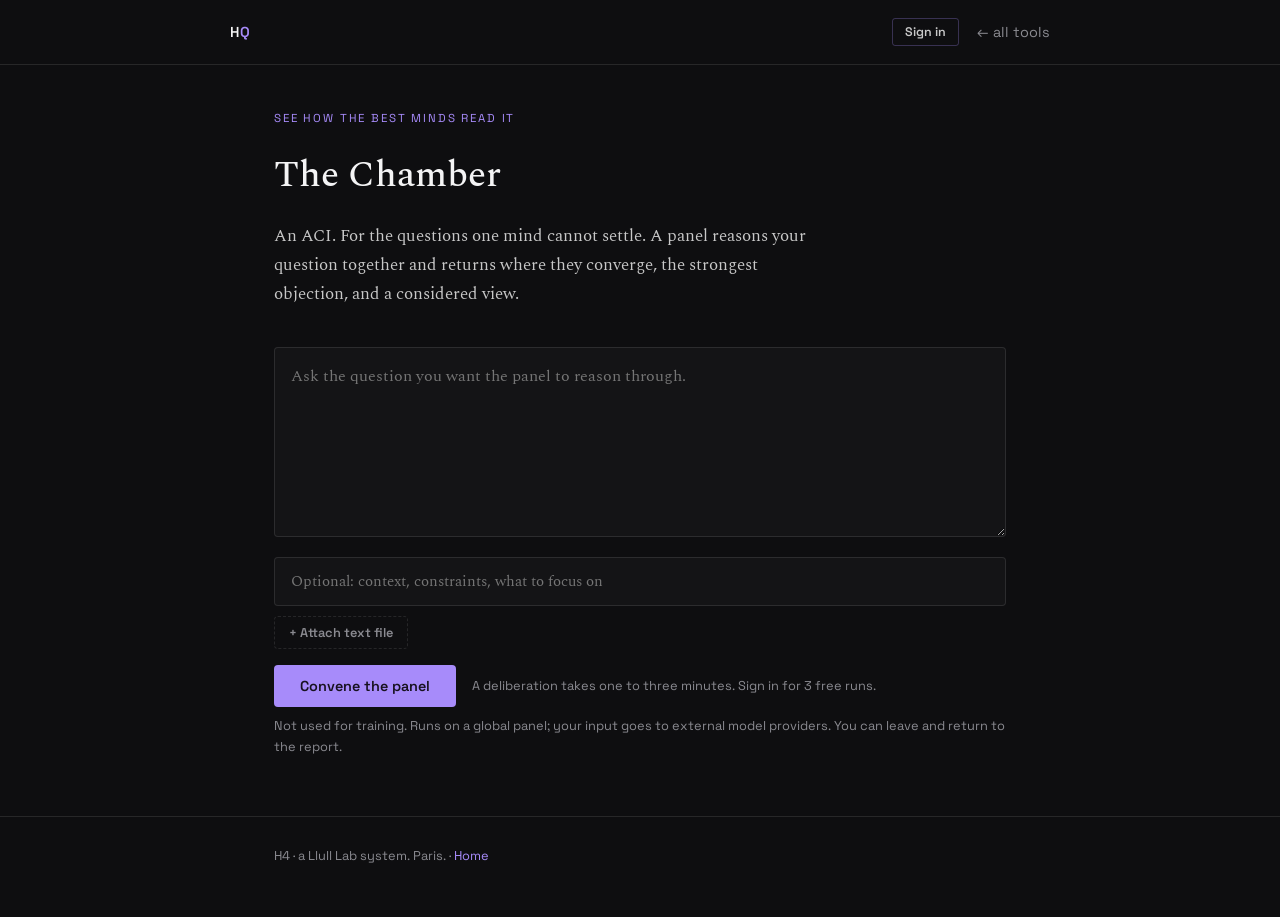
==== chamber/index.html @ 3bc8a2ec "Add text-file attach to tools; honest pricing bullets - Tool pages: attach .txt/.md/code/.csv/.json " ====
<!DOCTYPE html>
<html lang="en">
<head>
<meta charset="utf-8">
<meta name="viewport" content="width=device-width, initial-scale=1">
<title>HQ tool</title>
<meta name="description" content="A deliberation tool on HQ.">
<link rel="preconnect" href="https://fonts.googleapis.com">
<link rel="preconnect" href="https://fonts.gstatic.com" crossorigin>
<link href="https://fonts.googleapis.com/css2?family=Spectral:ital,wght@0,400;0,500;0,600;1,400&family=Space+Grotesk:wght@400;500;600;700&display=swap" rel="stylesheet">
<style>
  :root{--bg:#0e0e10;--panel:#141416;--fg:#f4f4f5;--body:#c8c8c8;--muted:#8a8a90;--dim:#4a4a50;--hi:#a78bfa;--hi-soft:rgba(167,139,250,.10);--hi-dim:rgba(167,139,250,.28);--border:rgba(255,255,255,.10);--paper:#f6f5f2;--paper-ink:#1a1a1a;--paper-muted:#5a5a5a;--serif:'Spectral',Georgia,serif;--sans:'Space Grotesk',system-ui,sans-serif}
  *{box-sizing:border-box}
  body{margin:0;background:var(--bg);color:var(--body);font-family:var(--serif);font-size:17px;line-height:1.7}
  .wrap{max-width:820px;margin:0 auto;padding:0 clamp(20px,5vw,44px)}
  a{color:var(--hi);text-decoration:none}a:hover{text-decoration:underline}
  h1,h2,h3{font-weight:500;color:var(--fg);line-height:1.2}
  .label{font-family:var(--sans);font-size:.68rem;letter-spacing:.22em;text-transform:uppercase;color:var(--muted)}
  header{border-bottom:1px solid var(--border)}
  .bar{display:flex;justify-content:space-between;align-items:center;padding:18px 0;font-family:var(--sans);font-size:.9rem}
  .brand{font-weight:600;letter-spacing:.06em;color:var(--fg)}.brand span{color:var(--hi)}
  .back{color:var(--muted)}
  .hero{padding:44px 0 10px}
  .hero .situ{font-family:var(--sans);font-size:.72rem;letter-spacing:.16em;text-transform:uppercase;color:var(--hi);margin-bottom:12px;min-height:1em}
  .hero h1{font-size:clamp(1.7rem,4vw,2.3rem);min-height:1.1em}
  .eu{display:none;font-family:var(--sans);font-size:.6rem;letter-spacing:.14em;text-transform:uppercase;color:var(--hi);border:1px solid var(--hi-dim);border-radius:2px;padding:2px 7px;margin-left:10px;vertical-align:middle}
  .hero p{color:var(--body);max-width:60ch;margin:14px 0 0}
  section{padding:28px 0}
  textarea{width:100%;min-height:190px;background:var(--panel);color:var(--fg);border:1px solid var(--border);border-radius:4px;padding:16px;font-family:var(--serif);font-size:1rem;line-height:1.6;resize:vertical}
  textarea:focus{outline:none;border-color:var(--hi-dim)}
  input.ctx{width:100%;background:var(--panel);color:var(--fg);border:1px solid var(--border);border-radius:4px;padding:12px 16px;font-family:var(--serif);font-size:.95rem;margin-top:10px}
  input.ctx:focus{outline:none;border-color:var(--hi-dim)}
  .row{display:flex;align-items:center;gap:16px;margin-top:16px;flex-wrap:wrap}
  button{font-family:var(--sans);font-weight:600;font-size:.9rem;background:var(--hi);color:#17111f;border:none;border-radius:4px;padding:12px 26px;cursor:pointer}
  button:disabled{opacity:.5;cursor:default}
  .hint{font-family:var(--sans);font-size:.8rem;color:var(--muted)}
  .trustline{font-family:var(--sans);font-size:.8rem;color:var(--muted);margin-top:8px}
  .stepper{display:none;margin-top:8px}.stepper.on{display:block}
  .steps{list-style:none;padding:0;margin:0}
  .steps li{font-family:var(--sans);font-size:.9rem;color:var(--dim);padding:9px 0 9px 26px;position:relative;transition:color .3s}
  .steps li::before{content:"\25CB";position:absolute;left:0;color:var(--dim)}
  .steps li.active{color:var(--fg)}.steps li.active::before{content:"\25D0";color:var(--hi)}
  .steps li.done{color:var(--muted)}.steps li.done::before{content:"\25CF";color:var(--hi)}
  .waitnote{font-family:var(--sans);font-size:.82rem;color:var(--muted);margin-top:14px}
  .result{display:none;margin-top:8px}.result.on{display:block}
  .doc{background:var(--paper);color:var(--paper-ink);border-radius:3px;padding:clamp(24px,4vw,42px);box-shadow:0 30px 80px -40px rgba(0,0,0,.9);font-family:var(--serif)}
  .doc .rlabel{font-family:var(--sans);font-size:.62rem;letter-spacing:.2em;text-transform:uppercase;color:var(--paper-muted);margin-bottom:6px}
  .doc h1{color:var(--paper-ink);font-size:1.5rem;margin:.2em 0 .5em}
  .doc h2{color:var(--paper-ink);font-size:1.2rem;margin:1.1em 0 .4em;border-top:1px solid #e2e0da;padding-top:.8em}
  .doc h3{color:var(--paper-ink);font-size:1.02rem;margin:1em 0 .3em}
  .doc p{color:#2c2b28;margin:.5em 0}.doc strong{color:var(--paper-ink)}
  .doc ul{margin:.4em 0;padding-left:1.3em}.doc li{margin:.25em 0;color:#2c2b28}
  .doc hr{border:none;border-top:1px solid #e2e0da;margin:1.2em 0}
  .again{margin-top:20px}
  .attach{margin-top:10px;display:flex;align-items:center;gap:12px;flex-wrap:wrap}
  #attachbtn{background:none;border:1px dashed var(--border);color:var(--muted);font-family:var(--sans);font-size:.8rem;padding:7px 14px;border-radius:4px;cursor:pointer}
  #attachbtn:hover{border-color:var(--hi-dim);color:var(--body)}
  .attnote{font-family:var(--sans);font-size:.78rem;color:var(--muted)}
  .err{display:none;margin-top:16px;font-family:var(--sans);font-size:.9rem;color:#e08b8b}
  footer{border-top:1px solid var(--border);padding:28px 0 50px;margin-top:30px;color:var(--muted);font-family:var(--sans);font-size:.8rem}
  @media(prefers-reduced-motion:reduce){*{transition:none!important}}
</style>
</head>
<body>
<header><div class="wrap bar"><div class="brand">H<span>Q</span></div><div style="display:flex;align-items:center;gap:18px"><span id="hq-acct"></span><a class="back" href="/">&larr; all tools</a></div></div></header>
<main class="wrap">
  <div class="hero">
    <div class="situ" id="situ"></div>
    <h1><span id="titletext"></span><span class="eu" id="eubadge">EU-resident</span></h1>
    <p id="desc"></p>
  </div>
  <section id="input-sec">
    <textarea id="artifact"></textarea>
    <input class="ctx" id="context" placeholder="Optional: context, constraints, what to focus on">
    <div class="attach">
      <button type="button" id="attachbtn">+ Attach text file</button>
      <span class="attnote" id="attached"></span>
      <input type="file" id="file" accept=".txt,.md,.markdown,.csv,.tsv,.json,.log,.text,.py,.js,.ts,.tsx,.jsx,.html,.css,.yaml,.yml,.xml,.sql,text/*" multiple hidden>
    </div>
    <div class="row"><button id="go">Deliberate</button><span class="hint" id="costhint">A deliberation takes one to three minutes.</span></div>
    <div class="trustline">Not used for training. <span id="residencyline">Runs on a global panel; your input goes to external model providers.</span> You can leave and return to the report.</div>
  </section>
  <section class="stepper" id="stepper">
    <ol class="steps" id="steps">
      <li data-s="0">Received</li><li data-s="1">Independent positions</li><li data-s="2">Cross-examination</li><li data-s="3">Writing the report</li>
    </ol>
    <div class="waitnote">You can safely leave this page and come back. The report is being prepared.</div>
  </section>
  <section class="result" id="result">
    <div class="doc" id="doc"></div>
    <div class="again"><button id="restart">Run another</button></div>
  </section>
  <div class="err" id="err"></div>
</main>
<footer><div class="wrap">H4 &middot; a Llull Lab system. Paris. &middot; <a href="/">Home</a></div></footer>
<script src="/auth.js"></script>
<script>
const API = "https://api.h-q.io";
const PANELS = {
  rje:     { situ:"Weigh a hard ethical call", title:"RJE", eu:true, desc:"Ethical deliberation grounded in European values. Independent perspectives reason your case, and you get an auditable decision with the vote and the dissent on record.", ph:"Describe the ethical question: the situation, the stakeholders, the constraints, and what decision is needed.", cta:"Deliberate" },
  tetrad:  { situ:"Decide if it is ready to ship", title:"Tetrad", eu:false, desc:"A four-expert ship gate. Independent reviewers try to break your code, design, or product decision and return a severity-ranked verdict with fixes.", ph:"Paste the code, design, or decision to review. Leave out live credentials.", cta:"Run the gate" },
  gresol:  { situ:"Stress-test before you launch", title:"Gresol", eu:false, desc:"The crucible. A panel attacks your product, site, page, or contract from every angle it can find and shows you exactly where it cracks, ranked by severity.", ph:"Paste the product copy, page, contract, or description to stress-test.", cta:"Into the crucible" },
  chamber: { situ:"See how the best minds read it", title:"The Chamber", eu:false, desc:"An ACI. For the questions one mind cannot settle. A panel reasons your question together and returns where they converge, the strongest objection, and a considered view.", ph:"Ask the question you want the panel to reason through.", cta:"Convene the panel" }
};
const seg = location.pathname.split("/").filter(Boolean).pop() || "chamber";
const id = seg.replace(/\.html$/, "").toLowerCase();
const P = PANELS[id] || PANELS.chamber;
const el = s => document.getElementById(s);
el("situ").textContent = P.situ;
el("titletext").textContent = P.title;
el("desc").textContent = P.desc;
el("artifact").placeholder = P.ph;
el("go").textContent = P.cta;
document.title = P.title + " · HQ";
if (P.eu) { el("eubadge").style.display = "inline-block"; el("residencyline").textContent = "Processed and hosted in the EU."; }

function setStep(n){ Array.from(el("steps").children).forEach(li => { const s = +li.dataset.s; li.classList.toggle("active", s===n); li.classList.toggle("done", s<n); }); }

function md(t){
  const esc = s => s.replace(/&/g,"&amp;").replace(/</g,"&lt;").replace(/>/g,"&gt;");
  const inline = s => esc(s).replace(/\*\*([^*]+)\*\*/g, "<strong>$1</strong>");
  const lines = t.split(/\r?\n/);
  let out = [], inList = false;
  for (let ln of lines){
    if (/^\s*---\s*$/.test(ln)) { if(inList){out.push("</ul>");inList=false;} out.push("<hr>"); continue; }
    let m = ln.match(/^(#{1,3})\s+(.*)/);
    if (m) { if(inList){out.push("</ul>");inList=false;} const h=m[1].length; out.push("<h"+h+">"+inline(m[2])+"</h"+h+">"); continue; }
    m = ln.match(/^\s*[-*]\s+(.*)/);
    if (m) { if(!inList){out.push("<ul>");inList=true;} out.push("<li>"+inline(m[1])+"</li>"); continue; }
    if (ln.trim()===""){ if(inList){out.push("</ul>");inList=false;} continue; }
    if(inList){out.push("</ul>");inList=false;}
    out.push("<p>"+inline(ln)+"</p>");
  }
  if(inList) out.push("</ul>");
  return out.join("\n");
}

let stepTimer;
async function poll(jobId){
  for (let i=0;i<40;i++){
    await new Promise(r => setTimeout(r, 5000));
    const r = await fetch(API+"/v1/job/"+jobId, { credentials:"include" });
    const j = await r.json();
    if (j.status==="done") return j.answer;
    if (j.status==="error") throw new Error(j.error||"deliberation failed");
    if (j.status==="expired") throw new Error("this result is no longer available");
  }
  throw new Error("timed out");
}

// live cost hint + account-aware button state
function refreshHint(){
  const acc = window.HQ && HQ.account;
  const text = el("artifact").value + " " + el("context").value;
  const cost = window.HQ ? HQ.estCredits(id, text) : 1;
  const base = "A deliberation takes one to three minutes.";
  if (!acc){ el("costhint").textContent = base + " Sign in for 3 free runs."; return; }
  const has = acc.credits;
  el("costhint").textContent = "This run costs " + cost + " credit" + (cost>1?"s":"") + ". You have " + has + ".";
}
el("artifact").addEventListener("input", refreshHint);
el("context").addEventListener("input", refreshHint);
if (window.HQ) HQ.onChange(function(){ refreshHint(); });

// file attach: read text files into the artifact (same metering + sanitisation pipeline)
const TEXT_MAX = 500 * 1024;
el("attachbtn").addEventListener("click", () => el("file").click());
el("file").addEventListener("change", (e) => {
  const files = Array.from(e.target.files || []);
  files.forEach(f => {
    if (f.size > TEXT_MAX) { el("attached").textContent = f.name + " is too large (text files under 500 KB)"; return; }
    const r = new FileReader();
    r.onload = () => {
      const ta = el("artifact");
      ta.value += (ta.value.trim() ? "\n\n" : "") + "----- " + f.name + " -----\n" + String(r.result);
      el("attached").textContent = "added " + f.name;
      refreshHint();
    };
    r.onerror = () => { el("attached").textContent = "could not read " + f.name; };
    r.readAsText(f);
  });
  e.target.value = "";
});

function gateMessage(status, j){
  if (status===401) return "Sign in to run a deliberation.";
  if (status===402) return "You are out of credits. Upgrade to keep going.";
  if (status===413) return "This input is too large for your plan (limit "+(j.tokenCap||"")+" tokens). Shorten it or upgrade.";
  if (status===429) return "You already have a deliberation running. Wait for it to finish.";
  if (j && j.error==="chamber_requires_paid_plan") return "The Chamber is available on a paid plan. Upgrade to use it.";
  return (j && j.error) ? j.error : "could not start";
}

async function run(){
  const artifact = el("artifact").value.trim();
  if (!artifact){ el("artifact").focus(); return; }
  if (!window.HQ || !HQ.account){ HQ.promptSignin("Sign in to run a deliberation. You get 3 free runs, no card."); return; }
  const idemKey = (crypto.randomUUID && crypto.randomUUID()) || String(Date.now())+Math.random();
  el("go").disabled = true; el("input-sec").style.display="none";
  el("stepper").classList.add("on"); el("err").style.display="none";
  setStep(0);
  let ui=0; stepTimer=setInterval(()=>{ ui=Math.min(ui+1,2); setStep(ui); }, 30000);
  try{
    const r = await fetch(API+"/v1/"+id, { method:"POST", credentials:"include", headers:{"content-type":"application/json"}, body: JSON.stringify({ artifact, context: el("context").value.trim(), idemKey }) });
    const j = await r.json();
    if (!r.ok || !j.jobId){
      clearInterval(stepTimer);
      el("stepper").classList.remove("on"); el("input-sec").style.display="block"; el("go").disabled=false;
      const msg = gateMessage(r.status, j);
      el("err").innerHTML = msg + (r.status===402 || (j && j.error==="chamber_requires_paid_plan") ? ' &nbsp; <a href="/#pricing">See plans</a>' : "");
      el("err").style.display="block";
      if (r.status===401) HQ.promptSignin();
      return;
    }
    const answer = await poll(j.jobId);
    clearInterval(stepTimer); setStep(3);
    el("doc").innerHTML = '<div class="rlabel">'+P.title+' report</div>'+md(answer);
    el("stepper").classList.remove("on"); el("result").classList.add("on");
    el("result").scrollIntoView({behavior:"smooth",block:"start"});
    if (window.HQ) HQ.refresh();   // credits were spent; update the chip
  }catch(e){
    clearInterval(stepTimer);
    el("stepper").classList.remove("on"); el("input-sec").style.display="block"; el("go").disabled=false;
    el("err").textContent = "Something went wrong: "+e.message+". Please try again."; el("err").style.display="block";
    if (window.HQ) HQ.refresh();
  }
}
el("go").addEventListener("click", run);
refreshHint();
el("restart").addEventListener("click", ()=>{ el("result").classList.remove("on"); el("input-sec").style.display="block"; el("go").disabled=false; el("artifact").value=""; el("context").value=""; window.scrollTo({top:0,behavior:"smooth"}); });
</script>
</body>
</html>
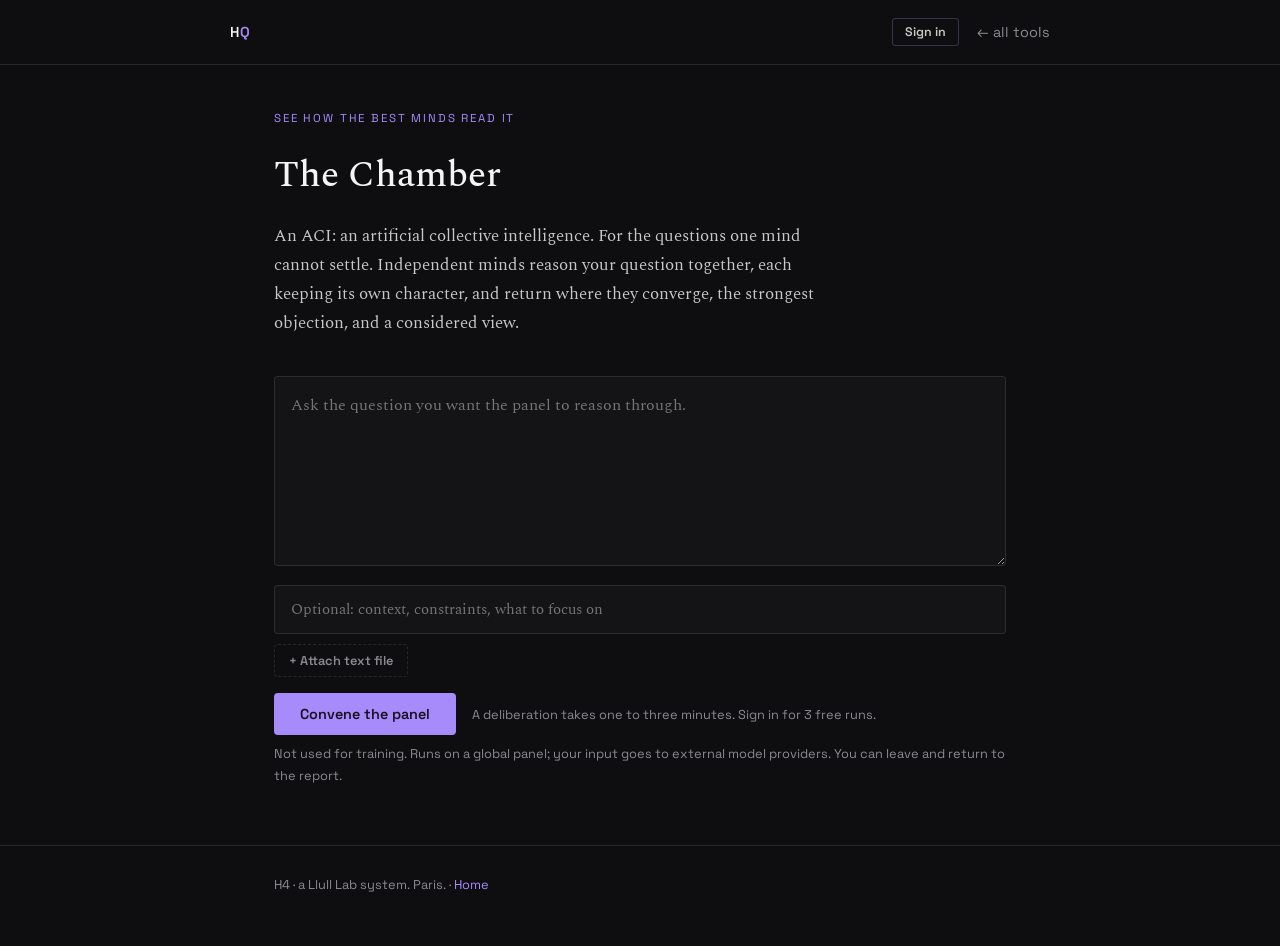
==== commit f7b42e84: "The Chamber is an ACI: category naming on the home card and tool page" ====
--- a/chamber/index.html
+++ b/chamber/index.html
@@ -43,6 +43,7 @@
   .steps li.done{color:var(--muted)}.steps li.done::before{content:"\25CF";color:var(--hi)}
   .waitnote{font-family:var(--sans);font-size:.82rem;color:var(--muted);margin-top:14px}
   .result{display:none;margin-top:8px}.result.on{display:block}
+  .linklike{background:none;border:none;color:var(--muted);text-decoration:underline;cursor:pointer;font:inherit;font-size:.85rem;margin-left:14px;padding:0}
   .doc{background:var(--paper);color:var(--paper-ink);border-radius:3px;padding:clamp(24px,4vw,42px);box-shadow:0 30px 80px -40px rgba(0,0,0,.9);font-family:var(--serif)}
   .doc .rlabel{font-family:var(--sans);font-size:.62rem;letter-spacing:.2em;text-transform:uppercase;color:var(--paper-muted);margin-bottom:6px}
   .doc h1{color:var(--paper-ink);font-size:1.5rem;margin:.2em 0 .5em}
@@ -88,7 +89,7 @@
   </section>
   <section class="result" id="result">
     <div class="doc" id="doc"></div>
-    <div class="again"><button id="restart">Run another</button></div>
+    <div class="again"><button id="restart">Run another</button><button id="delreport" class="linklike">Delete this report</button></div>
   </section>
   <div class="err" id="err"></div>
 </main>
@@ -100,7 +101,7 @@
   rje:     { situ:"Weigh a hard ethical call", title:"RJE", eu:true, desc:"Ethical deliberation grounded in European values. Independent perspectives reason your case, and you get an auditable decision with the vote and the dissent on record.", ph:"Describe the ethical question: the situation, the stakeholders, the constraints, and what decision is needed.", cta:"Deliberate" },
   tetrad:  { situ:"Decide if it is ready to ship", title:"Tetrad", eu:false, desc:"A four-expert ship gate. Independent reviewers try to break your code, design, or product decision and return a severity-ranked verdict with fixes.", ph:"Paste the code, design, or decision to review. Leave out live credentials.", cta:"Run the gate" },
   gresol:  { situ:"Stress-test before you launch", title:"Gresol", eu:false, desc:"The crucible. A panel attacks your product, site, page, or contract from every angle it can find and shows you exactly where it cracks, ranked by severity.", ph:"Paste the product copy, page, contract, or description to stress-test.", cta:"Into the crucible" },
-  chamber: { situ:"See how the best minds read it", title:"The Chamber", eu:false, desc:"An ACI. For the questions one mind cannot settle. A panel reasons your question together and returns where they converge, the strongest objection, and a considered view.", ph:"Ask the question you want the panel to reason through.", cta:"Convene the panel" }
+  chamber: { situ:"See how the best minds read it", title:"The Chamber", eu:false, desc:"An ACI: an artificial collective intelligence. For the questions one mind cannot settle. Independent minds reason your question together, each keeping its own character, and return where they converge, the strongest objection, and a considered view.", ph:"Ask the question you want the panel to reason through.", cta:"Convene the panel" }
 };
 const seg = location.pathname.split("/").filter(Boolean).pop() || "chamber";
 const id = seg.replace(/\.html$/, "").toLowerCase();
@@ -135,7 +136,7 @@
   return out.join("\n");
 }
 
-let stepTimer;
+let stepTimer, lastJob = null;
 async function poll(jobId){
   for (let i=0;i<40;i++){
     await new Promise(r => setTimeout(r, 5000));
@@ -212,6 +213,7 @@
       if (r.status===401) HQ.promptSignin();
       return;
     }
+    lastJob = j.jobId; el("delreport").style.display = "";
     const answer = await poll(j.jobId);
     clearInterval(stepTimer); setStep(3);
     el("doc").innerHTML = '<div class="rlabel">'+P.title+' report</div>'+md(answer);
@@ -228,6 +230,12 @@
 el("go").addEventListener("click", run);
 refreshHint();
 el("restart").addEventListener("click", ()=>{ el("result").classList.remove("on"); el("input-sec").style.display="block"; el("go").disabled=false; el("artifact").value=""; el("context").value=""; window.scrollTo({top:0,behavior:"smooth"}); });
+el("delreport").addEventListener("click", async ()=>{
+  if(!lastJob) return;
+  try{ await fetch(API+"/v1/job/"+lastJob, { method:"DELETE", credentials:"include" }); }catch(e){}
+  lastJob = null; el("delreport").style.display = "none";
+  el("doc").innerHTML = '<div class="rlabel">Report deleted</div><p>The report and its content were removed from our servers.</p>';
+});
 </script>
 </body>
 </html>
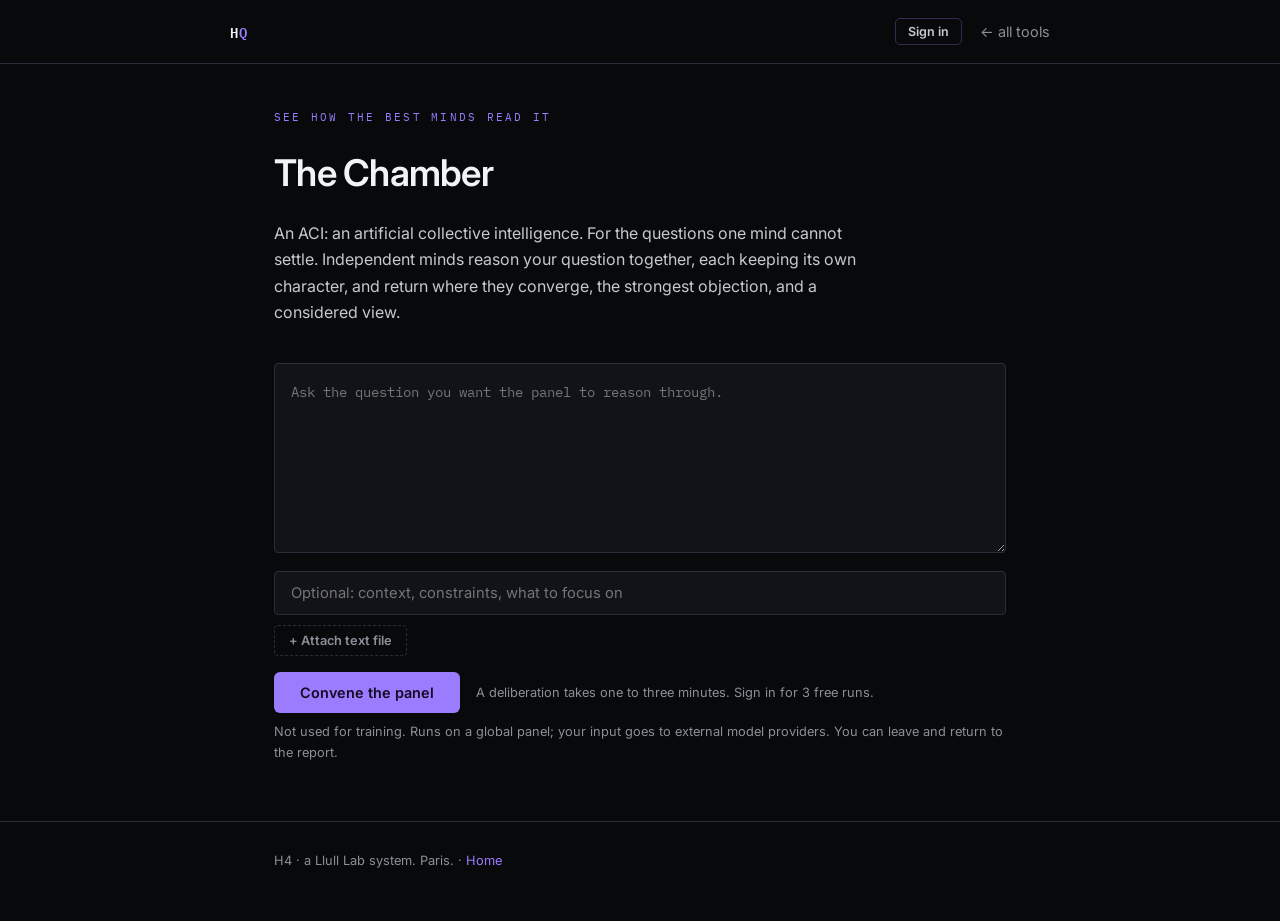
==== commit 7425577a: "H4 launch design: model-first hero with the Parallel Mark, new type and color system ACI-council dir" ====
--- a/chamber/index.html
+++ b/chamber/index.html
@@ -7,31 +7,32 @@
 <meta name="description" content="A deliberation tool on HQ.">
 <link rel="preconnect" href="https://fonts.googleapis.com">
 <link rel="preconnect" href="https://fonts.gstatic.com" crossorigin>
-<link href="https://fonts.googleapis.com/css2?family=Spectral:ital,wght@0,400;0,500;0,600;1,400&family=Space+Grotesk:wght@400;500;600;700&display=swap" rel="stylesheet">
+<link rel="icon" href='data:image/svg+xml,<svg xmlns="http://www.w3.org/2000/svg" viewBox="0 0 32 32"><rect width="32" height="32" fill="%2308090B"/><path d="M4 8h13M4 13h13M4 19h13M4 24h13" stroke="%238A8F98" stroke-width="2"/><rect x="21" y="8" width="7" height="18" fill="%23FBF7EF"/></svg>'>
+<link href="https://fonts.googleapis.com/css2?family=Inter:wght@400;500;600;700&family=IBM+Plex+Mono:wght@400;500;600&family=Source+Serif+4:ital,opsz,wght@0,8..60,400;0,8..60,600;1,8..60,400&display=swap" rel="stylesheet">
 <style>
-  :root{--bg:#0e0e10;--panel:#141416;--fg:#f4f4f5;--body:#c8c8c8;--muted:#8a8a90;--dim:#4a4a50;--hi:#a78bfa;--hi-soft:rgba(167,139,250,.10);--hi-dim:rgba(167,139,250,.28);--border:rgba(255,255,255,.10);--paper:#f6f5f2;--paper-ink:#1a1a1a;--paper-muted:#5a5a5a;--serif:'Spectral',Georgia,serif;--sans:'Space Grotesk',system-ui,sans-serif}
+  :root{--bg:#08090B;--panel:#111318;--fg:#F2F3F5;--body:#C6C9CE;--muted:#8A8F98;--dim:#4A4E58;--hi:#9B7CFF;--hi-soft:rgba(155,124,255,.10);--hi-dim:rgba(155,124,255,.30);--border:#2A2E38;--paper:#FBF7EF;--paper-ink:#1a1a1a;--paper-muted:#5a5a5a;--eu-blue:#003399;--serif:'Source Serif 4',Georgia,serif;--sans:'Inter',system-ui,sans-serif;--mono:'IBM Plex Mono',ui-monospace,monospace}
   *{box-sizing:border-box}
-  body{margin:0;background:var(--bg);color:var(--body);font-family:var(--serif);font-size:17px;line-height:1.7}
+  body{margin:0;background:var(--bg);color:var(--body);font-family:var(--sans);font-size:16px;line-height:1.65;-webkit-font-smoothing:antialiased}
   .wrap{max-width:820px;margin:0 auto;padding:0 clamp(20px,5vw,44px)}
   a{color:var(--hi);text-decoration:none}a:hover{text-decoration:underline}
-  h1,h2,h3{font-weight:500;color:var(--fg);line-height:1.2}
-  .label{font-family:var(--sans);font-size:.68rem;letter-spacing:.22em;text-transform:uppercase;color:var(--muted)}
+  h1,h2,h3{font-weight:600;letter-spacing:-.02em;color:var(--fg);line-height:1.2}
+  .label{font-family:var(--mono);font-size:.68rem;letter-spacing:.22em;text-transform:uppercase;color:var(--muted)}
   header{border-bottom:1px solid var(--border)}
   .bar{display:flex;justify-content:space-between;align-items:center;padding:18px 0;font-family:var(--sans);font-size:.9rem}
-  .brand{font-weight:600;letter-spacing:.06em;color:var(--fg)}.brand span{color:var(--hi)}
+  .brand{font-family:var(--mono);font-weight:600;letter-spacing:.08em;color:var(--fg)}.brand span{color:var(--hi)}
   .back{color:var(--muted)}
   .hero{padding:44px 0 10px}
-  .hero .situ{font-family:var(--sans);font-size:.72rem;letter-spacing:.16em;text-transform:uppercase;color:var(--hi);margin-bottom:12px;min-height:1em}
+  .hero .situ{font-family:var(--mono);font-size:.7rem;letter-spacing:.2em;text-transform:uppercase;color:var(--hi);margin-bottom:12px;min-height:1em}
   .hero h1{font-size:clamp(1.7rem,4vw,2.3rem);min-height:1.1em}
-  .eu{display:none;font-family:var(--sans);font-size:.6rem;letter-spacing:.14em;text-transform:uppercase;color:var(--hi);border:1px solid var(--hi-dim);border-radius:2px;padding:2px 7px;margin-left:10px;vertical-align:middle}
+  .eu{display:none;font-family:var(--mono);font-size:.6rem;letter-spacing:.14em;text-transform:uppercase;color:#fff;background:var(--eu-blue);border-radius:2px;padding:3px 8px;margin-left:10px;vertical-align:middle}
   .hero p{color:var(--body);max-width:60ch;margin:14px 0 0}
   section{padding:28px 0}
-  textarea{width:100%;min-height:190px;background:var(--panel);color:var(--fg);border:1px solid var(--border);border-radius:4px;padding:16px;font-family:var(--serif);font-size:1rem;line-height:1.6;resize:vertical}
+  textarea{width:100%;min-height:190px;background:var(--panel);color:var(--fg);border:1px solid var(--border);border-radius:4px;padding:16px;font-family:var(--mono);font-size:.9rem;line-height:1.6;resize:vertical}
   textarea:focus{outline:none;border-color:var(--hi-dim)}
-  input.ctx{width:100%;background:var(--panel);color:var(--fg);border:1px solid var(--border);border-radius:4px;padding:12px 16px;font-family:var(--serif);font-size:.95rem;margin-top:10px}
+  input.ctx{width:100%;background:var(--panel);color:var(--fg);border:1px solid var(--border);border-radius:4px;padding:12px 16px;font-family:var(--sans);font-size:.92rem;margin-top:10px}
   input.ctx:focus{outline:none;border-color:var(--hi-dim)}
   .row{display:flex;align-items:center;gap:16px;margin-top:16px;flex-wrap:wrap}
-  button{font-family:var(--sans);font-weight:600;font-size:.9rem;background:var(--hi);color:#17111f;border:none;border-radius:4px;padding:12px 26px;cursor:pointer}
+  button{font-family:var(--sans);font-weight:600;font-size:.9rem;background:var(--hi);color:#120b22;border:none;border-radius:6px;padding:12px 26px;cursor:pointer}
   button:disabled{opacity:.5;cursor:default}
   .hint{font-family:var(--sans);font-size:.8rem;color:var(--muted)}
   .trustline{font-family:var(--sans);font-size:.8rem;color:var(--muted);margin-top:8px}
@@ -45,7 +46,7 @@
   .result{display:none;margin-top:8px}.result.on{display:block}
   .linklike{background:none;border:none;color:var(--muted);text-decoration:underline;cursor:pointer;font:inherit;font-size:.85rem;margin-left:14px;padding:0}
   .doc{background:var(--paper);color:var(--paper-ink);border-radius:3px;padding:clamp(24px,4vw,42px);box-shadow:0 30px 80px -40px rgba(0,0,0,.9);font-family:var(--serif)}
-  .doc .rlabel{font-family:var(--sans);font-size:.62rem;letter-spacing:.2em;text-transform:uppercase;color:var(--paper-muted);margin-bottom:6px}
+  .doc .rlabel{font-family:var(--mono);font-size:.62rem;letter-spacing:.2em;text-transform:uppercase;color:var(--paper-muted);margin-bottom:6px}
   .doc h1{color:var(--paper-ink);font-size:1.5rem;margin:.2em 0 .5em}
   .doc h2{color:var(--paper-ink);font-size:1.2rem;margin:1.1em 0 .4em;border-top:1px solid #e2e0da;padding-top:.8em}
   .doc h3{color:var(--paper-ink);font-size:1.02rem;margin:1em 0 .3em}
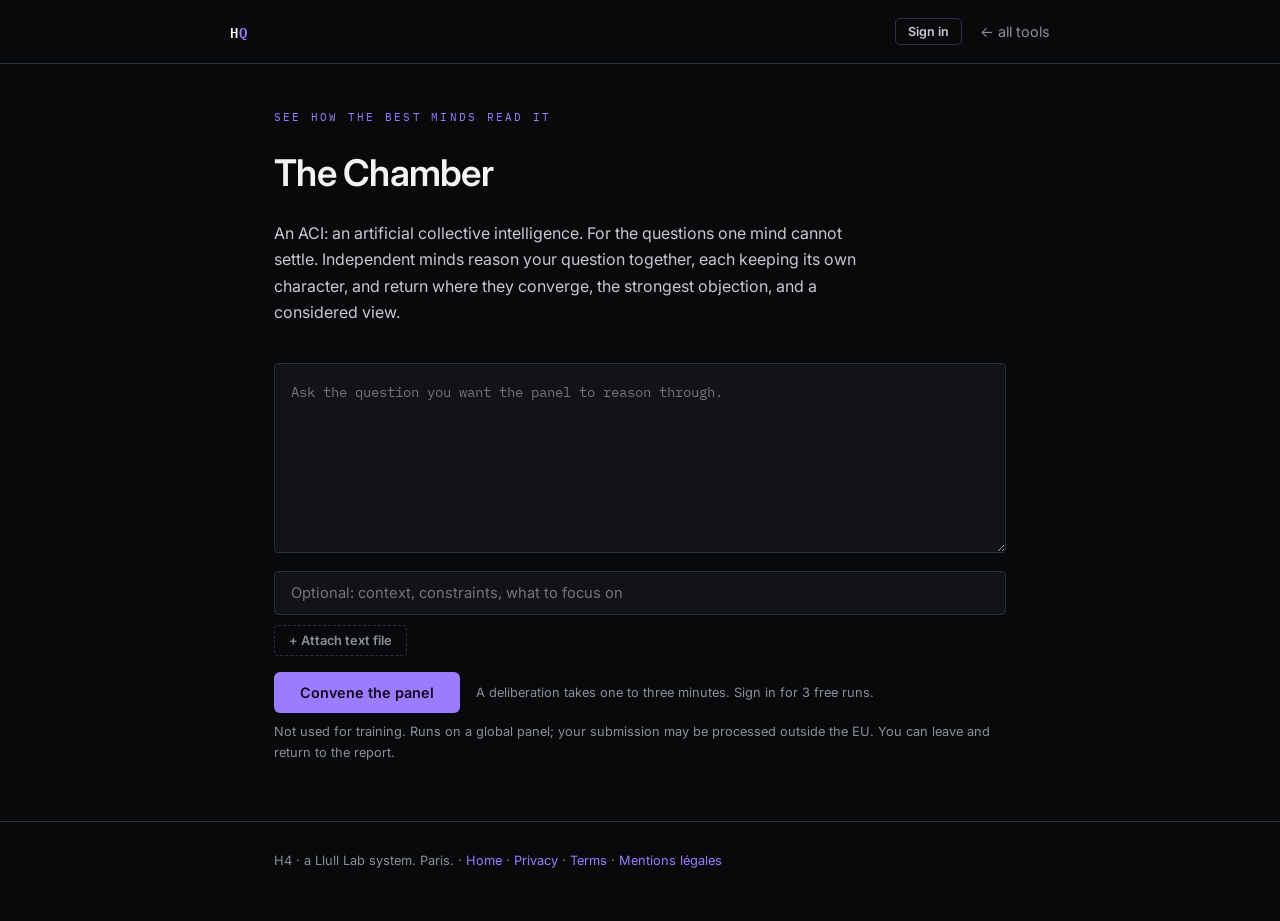
==== commit 52b3ec83: "Legal pages required before launch: B2B Terms + bilingual Mentions légales; standard footer across a" ====
--- a/chamber/index.html
+++ b/chamber/index.html
@@ -3,8 +3,8 @@
 <head>
 <meta charset="utf-8">
 <meta name="viewport" content="width=device-width, initial-scale=1">
-<title>HQ tool</title>
-<meta name="description" content="A deliberation tool on HQ.">
+<title>The Chamber: an ACI · HQ</title>
+<meta name="description" content="The Chamber is an artificial collective intelligence. Independent minds reason your open question together and return the consensus, the strongest objection, and a considered view.">
 <link rel="preconnect" href="https://fonts.googleapis.com">
 <link rel="preconnect" href="https://fonts.gstatic.com" crossorigin>
 <link rel="icon" href='data:image/svg+xml,<svg xmlns="http://www.w3.org/2000/svg" viewBox="0 0 32 32"><rect width="32" height="32" fill="%2308090B"/><path d="M4 8h13M4 13h13M4 19h13M4 24h13" stroke="%238A8F98" stroke-width="2"/><rect x="21" y="8" width="7" height="18" fill="%23FBF7EF"/></svg>'>
@@ -80,7 +80,7 @@
       <input type="file" id="file" accept=".txt,.md,.markdown,.csv,.tsv,.json,.log,.text,.py,.js,.ts,.tsx,.jsx,.html,.css,.yaml,.yml,.xml,.sql,text/*" multiple hidden>
     </div>
     <div class="row"><button id="go">Deliberate</button><span class="hint" id="costhint">A deliberation takes one to three minutes.</span></div>
-    <div class="trustline">Not used for training. <span id="residencyline">Runs on a global panel; your input goes to external model providers.</span> You can leave and return to the report.</div>
+    <div class="trustline">Not used for training. <span id="residencyline">Runs on a global panel; your submission may be processed outside the EU.</span> You can leave and return to the report.</div>
   </section>
   <section class="stepper" id="stepper">
     <ol class="steps" id="steps">
@@ -94,7 +94,7 @@
   </section>
   <div class="err" id="err"></div>
 </main>
-<footer><div class="wrap">H4 &middot; a Llull Lab system. Paris. &middot; <a href="/">Home</a></div></footer>
+<footer><div class="wrap">H4 &middot; a Llull Lab system. Paris. &middot; <a href="/">Home</a> &middot; <a href="https://llulllab.com/privacy-policy.html">Privacy</a> &middot; <a href="/terms">Terms</a> &middot; <a href="/mentions-legales">Mentions légales</a></div></footer>
 <script src="/auth.js"></script>
 <script>
 const API = "https://api.h-q.io";
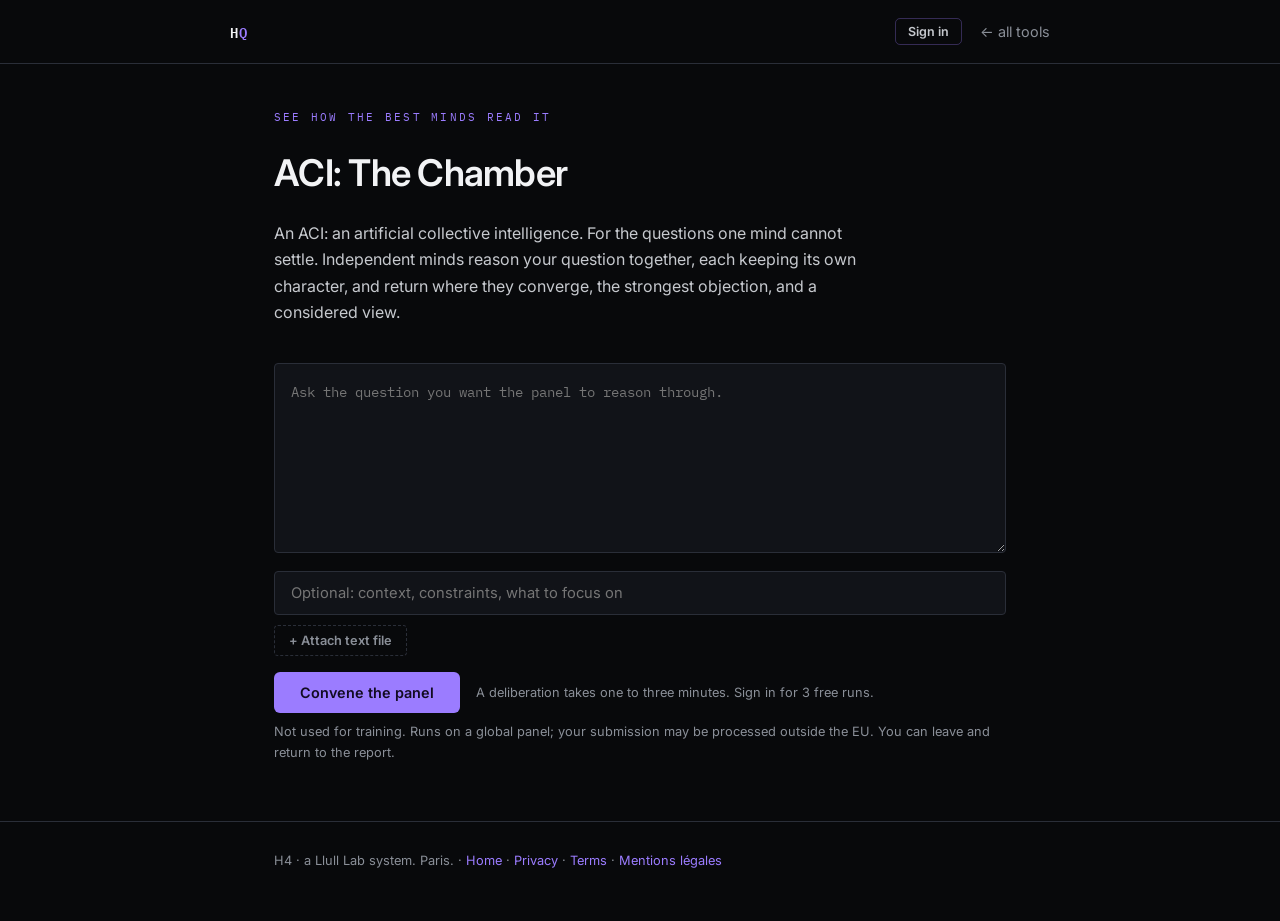
==== commit 026b5969: "SEO: subpage og/twitter/canonical + static h1 + Chamber rename to 'ACI: The Chamber'; add IndexNow k" ====
--- a/chamber/index.html
+++ b/chamber/index.html
@@ -3,8 +3,17 @@
 <head>
 <meta charset="utf-8">
 <meta name="viewport" content="width=device-width, initial-scale=1">
-<title>The Chamber: an ACI · HQ</title>
+<title>ACI: The Chamber · HQ</title>
 <meta name="description" content="The Chamber is an artificial collective intelligence. Independent minds reason your open question together and return the consensus, the strongest objection, and a considered view.">
+<link rel="canonical" href="https://h-q.io/chamber/">
+<meta property="og:type" content="website">
+<meta property="og:url" content="https://h-q.io/chamber/">
+<meta property="og:site_name" content="HQ">
+<meta property="og:title" content="ACI: The Chamber">
+<meta property="og:description" content="The Chamber is an artificial collective intelligence. Independent minds reason your open question together and return the consensus, the strongest objection, and a considered view.">
+<meta name="twitter:card" content="summary_large_image">
+<meta name="twitter:title" content="ACI: The Chamber">
+<meta name="twitter:description" content="The Chamber is an artificial collective intelligence. Independent minds reason your open question together and return the consensus, the strongest objection, and a considered view.">
 <link rel="preconnect" href="https://fonts.googleapis.com">
 <link rel="preconnect" href="https://fonts.gstatic.com" crossorigin>
 <link rel="icon" href='data:image/svg+xml,<svg xmlns="http://www.w3.org/2000/svg" viewBox="0 0 32 32"><rect width="32" height="32" fill="%2308090B"/><path d="M4 8h13M4 13h13M4 19h13M4 24h13" stroke="%238A8F98" stroke-width="2"/><rect x="21" y="8" width="7" height="18" fill="%23FBF7EF"/></svg>'>
@@ -68,7 +77,7 @@
 <main class="wrap">
   <div class="hero">
     <div class="situ" id="situ"></div>
-    <h1><span id="titletext"></span><span class="eu" id="eubadge">EU-resident</span></h1>
+    <h1><span id="titletext">ACI: The Chamber</span><span class="eu" id="eubadge">EU-resident</span></h1>
     <p id="desc"></p>
   </div>
   <section id="input-sec">
@@ -102,7 +111,7 @@
   rje:     { situ:"Weigh a hard ethical call", title:"RJE", eu:true, desc:"Ethical deliberation grounded in European values. Independent perspectives reason your case, and you get an auditable decision with the vote and the dissent on record.", ph:"Describe the ethical question: the situation, the stakeholders, the constraints, and what decision is needed.", cta:"Deliberate" },
   tetrad:  { situ:"Decide if it is ready to ship", title:"Tetrad", eu:false, desc:"A four-expert ship gate. Independent reviewers try to break your code, design, or product decision and return a severity-ranked verdict with fixes.", ph:"Paste the code, design, or decision to review. Leave out live credentials.", cta:"Run the gate" },
   gresol:  { situ:"Stress-test before you launch", title:"Gresol", eu:false, desc:"The crucible. A panel attacks your product, site, page, or contract from every angle it can find and shows you exactly where it cracks, ranked by severity.", ph:"Paste the product copy, page, contract, or description to stress-test.", cta:"Into the crucible" },
-  chamber: { situ:"See how the best minds read it", title:"The Chamber", eu:false, desc:"An ACI: an artificial collective intelligence. For the questions one mind cannot settle. Independent minds reason your question together, each keeping its own character, and return where they converge, the strongest objection, and a considered view.", ph:"Ask the question you want the panel to reason through.", cta:"Convene the panel" }
+  chamber: { situ:"See how the best minds read it", title:"ACI: The Chamber", eu:false, desc:"An ACI: an artificial collective intelligence. For the questions one mind cannot settle. Independent minds reason your question together, each keeping its own character, and return where they converge, the strongest objection, and a considered view.", ph:"Ask the question you want the panel to reason through.", cta:"Convene the panel" }
 };
 const seg = location.pathname.split("/").filter(Boolean).pop() || "chamber";
 const id = seg.replace(/\.html$/, "").toLowerCase();
@@ -113,7 +122,6 @@
 el("desc").textContent = P.desc;
 el("artifact").placeholder = P.ph;
 el("go").textContent = P.cta;
-document.title = P.title + " · HQ";
 if (P.eu) { el("eubadge").style.display = "inline-block"; el("residencyline").textContent = "Processed and hosted in the EU."; }
 
 function setStep(n){ Array.from(el("steps").children).forEach(li => { const s = +li.dataset.s; li.classList.toggle("active", s===n); li.classList.toggle("done", s<n); }); }
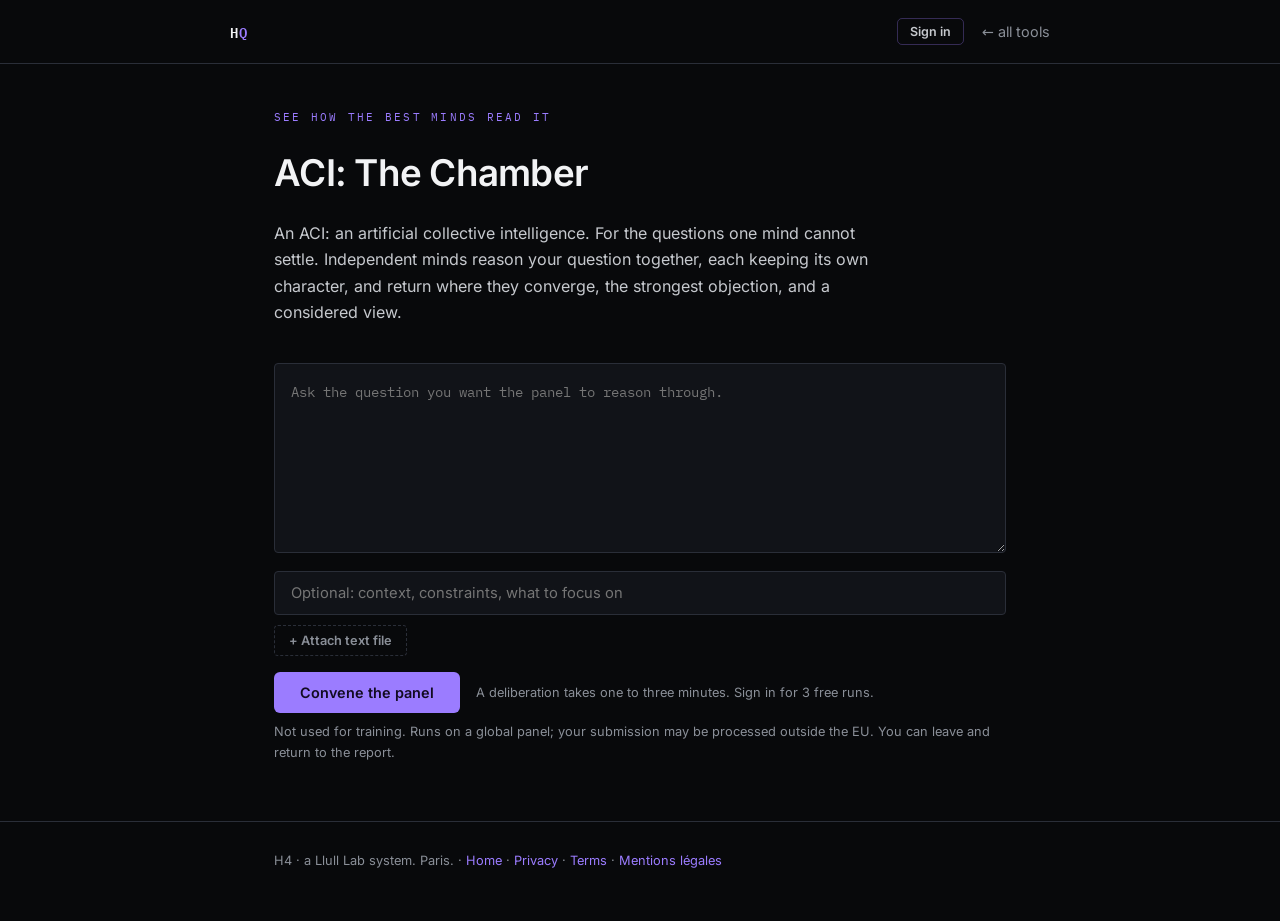
==== commit 9003f78e: "Self-hosted fonts (no request to the font provider)" ====
--- a/chamber/index.html
+++ b/chamber/index.html
@@ -14,10 +14,8 @@
 <meta name="twitter:card" content="summary_large_image">
 <meta name="twitter:title" content="ACI: The Chamber">
 <meta name="twitter:description" content="The Chamber is an artificial collective intelligence. Independent minds reason your open question together and return the consensus, the strongest objection, and a considered view.">
-<link rel="preconnect" href="https://fonts.googleapis.com">
-<link rel="preconnect" href="https://fonts.gstatic.com" crossorigin>
 <link rel="icon" href='data:image/svg+xml,<svg xmlns="http://www.w3.org/2000/svg" viewBox="0 0 32 32"><rect width="32" height="32" fill="%2308090B"/><path d="M4 8h13M4 13h13M4 19h13M4 24h13" stroke="%238A8F98" stroke-width="2"/><rect x="21" y="8" width="7" height="18" fill="%23FBF7EF"/></svg>'>
-<link href="https://fonts.googleapis.com/css2?family=Inter:wght@400;500;600;700&family=IBM+Plex+Mono:wght@400;500;600&family=Source+Serif+4:ital,opsz,wght@0,8..60,400;0,8..60,600;1,8..60,400&display=swap" rel="stylesheet">
+<link rel="stylesheet" href="/fonts/gf-ba1a38a7.css">
 <style>
   :root{--bg:#08090B;--panel:#111318;--fg:#F2F3F5;--body:#C6C9CE;--muted:#8A8F98;--dim:#4A4E58;--hi:#9B7CFF;--hi-soft:rgba(155,124,255,.10);--hi-dim:rgba(155,124,255,.30);--border:#2A2E38;--paper:#FBF7EF;--paper-ink:#1a1a1a;--paper-muted:#5a5a5a;--eu-blue:#003399;--serif:'Source Serif 4',Georgia,serif;--sans:'Inter',system-ui,sans-serif;--mono:'IBM Plex Mono',ui-monospace,monospace}
   *{box-sizing:border-box}
@@ -109,8 +107,8 @@
 const API = "https://api.h-q.io";
 const PANELS = {
   rje:     { situ:"Weigh a hard ethical call", title:"RJE", eu:true, desc:"Ethical deliberation grounded in European values. Independent perspectives reason your case, and you get an auditable decision with the vote and the dissent on record.", ph:"Describe the ethical question: the situation, the stakeholders, the constraints, and what decision is needed.", cta:"Deliberate" },
-  tetrad:  { situ:"Decide if it is ready to ship", title:"Tetrad", eu:false, desc:"A four-expert ship gate. Independent reviewers try to break your code, design, or product decision and return a severity-ranked verdict with fixes.", ph:"Paste the code, design, or decision to review. Leave out live credentials.", cta:"Run the gate" },
-  gresol:  { situ:"Stress-test before you launch", title:"Gresol", eu:false, desc:"The crucible. A panel attacks your product, site, page, or contract from every angle it can find and shows you exactly where it cracks, ranked by severity.", ph:"Paste the product copy, page, contract, or description to stress-test.", cta:"Into the crucible" },
+  tetrad:  { situ:"Falsify a claim before you trust it", title:"Tetrad", eu:false, desc:"A four-expert falsification panel. Independent perspectives assume your claim, design, or decision is false and try to prove it, and return which claims survive and which break, each with the attack and a fix.", ph:"Paste the claim, design, or decision to falsify. State what it asserts.", cta:"Falsify" },
+  gresol:  { situ:"Attack it before an adversary does", title:"Gresol", eu:false, desc:"The crucible. A red-team panel attacks your code, product, page, or contract the way a real adversary would and shows you exactly how it breaks, ranked by severity. Good-faith adversarial analysis, not an authorized penetration test.", ph:"Paste the code, product copy, page, or contract to attack.", cta:"Into the crucible" },
   chamber: { situ:"See how the best minds read it", title:"ACI: The Chamber", eu:false, desc:"An ACI: an artificial collective intelligence. For the questions one mind cannot settle. Independent minds reason your question together, each keeping its own character, and return where they converge, the strongest objection, and a considered view.", ph:"Ask the question you want the panel to reason through.", cta:"Convene the panel" }
 };
 const seg = location.pathname.split("/").filter(Boolean).pop() || "chamber";
--- a/fonts/gf-ba1a38a7.css
+++ b/fonts/gf-ba1a38a7.css
@@ -0,0 +1,181 @@
+/* Self-hosted fonts (SIL Open Font License); generated by fetch_fonts.mjs from: family=Inter:wght@400;500;600;700&family=IBM+Plex+Mono:wght@400;500;600&family=Source+Serif+4:ital,opsz,wght@0,8..60,400;0,8..60,600;1,8..60,400 */
+/* latin-ext */
+@font-face {
+  font-family: 'IBM Plex Mono';
+  font-style: normal;
+  font-weight: 400;
+  font-display: swap;
+  src: url(/fonts/ibm-plex-mono-normal-400-latin-ext.woff2) format('woff2');
+  unicode-range: U+0100-02BA, U+02BD-02C5, U+02C7-02CC, U+02CE-02D7, U+02DD-02FF, U+0304, U+0308, U+0329, U+1D00-1DBF, U+1E00-1E9F, U+1EF2-1EFF, U+2020, U+20A0-20AB, U+20AD-20C4, U+2113, U+2C60-2C7F, U+A720-A7FF;
+}
+/* latin */
+@font-face {
+  font-family: 'IBM Plex Mono';
+  font-style: normal;
+  font-weight: 400;
+  font-display: swap;
+  src: url(/fonts/ibm-plex-mono-normal-400-latin.woff2) format('woff2');
+  unicode-range: U+0000-00FF, U+0131, U+0152-0153, U+02BB-02BC, U+02C6, U+02DA, U+02DC, U+0304, U+0308, U+0329, U+2000-206F, U+20AC, U+2122, U+2191, U+2193, U+2212, U+2215, U+FEFF, U+FFFD;
+}
+/* latin-ext */
+@font-face {
+  font-family: 'IBM Plex Mono';
+  font-style: normal;
+  font-weight: 500;
+  font-display: swap;
+  src: url(/fonts/ibm-plex-mono-normal-500-latin-ext.woff2) format('woff2');
+  unicode-range: U+0100-02BA, U+02BD-02C5, U+02C7-02CC, U+02CE-02D7, U+02DD-02FF, U+0304, U+0308, U+0329, U+1D00-1DBF, U+1E00-1E9F, U+1EF2-1EFF, U+2020, U+20A0-20AB, U+20AD-20C4, U+2113, U+2C60-2C7F, U+A720-A7FF;
+}
+/* latin */
+@font-face {
+  font-family: 'IBM Plex Mono';
+  font-style: normal;
+  font-weight: 500;
+  font-display: swap;
+  src: url(/fonts/ibm-plex-mono-normal-500-latin.woff2) format('woff2');
+  unicode-range: U+0000-00FF, U+0131, U+0152-0153, U+02BB-02BC, U+02C6, U+02DA, U+02DC, U+0304, U+0308, U+0329, U+2000-206F, U+20AC, U+2122, U+2191, U+2193, U+2212, U+2215, U+FEFF, U+FFFD;
+}
+/* latin-ext */
+@font-face {
+  font-family: 'IBM Plex Mono';
+  font-style: normal;
+  font-weight: 600;
+  font-display: swap;
+  src: url(/fonts/ibm-plex-mono-normal-600-latin-ext.woff2) format('woff2');
+  unicode-range: U+0100-02BA, U+02BD-02C5, U+02C7-02CC, U+02CE-02D7, U+02DD-02FF, U+0304, U+0308, U+0329, U+1D00-1DBF, U+1E00-1E9F, U+1EF2-1EFF, U+2020, U+20A0-20AB, U+20AD-20C4, U+2113, U+2C60-2C7F, U+A720-A7FF;
+}
+/* latin */
+@font-face {
+  font-family: 'IBM Plex Mono';
+  font-style: normal;
+  font-weight: 600;
+  font-display: swap;
+  src: url(/fonts/ibm-plex-mono-normal-600-latin.woff2) format('woff2');
+  unicode-range: U+0000-00FF, U+0131, U+0152-0153, U+02BB-02BC, U+02C6, U+02DA, U+02DC, U+0304, U+0308, U+0329, U+2000-206F, U+20AC, U+2122, U+2191, U+2193, U+2212, U+2215, U+FEFF, U+FFFD;
+}
+/* latin-ext */
+@font-face {
+  font-family: 'Inter';
+  font-style: normal;
+  font-weight: 400;
+  font-display: swap;
+  src: url(/fonts/inter-normal-400-latin-ext.woff2) format('woff2');
+  unicode-range: U+0100-02BA, U+02BD-02C5, U+02C7-02CC, U+02CE-02D7, U+02DD-02FF, U+0304, U+0308, U+0329, U+1D00-1DBF, U+1E00-1E9F, U+1EF2-1EFF, U+2020, U+20A0-20AB, U+20AD-20C4, U+2113, U+2C60-2C7F, U+A720-A7FF;
+}
+/* latin */
+@font-face {
+  font-family: 'Inter';
+  font-style: normal;
+  font-weight: 400;
+  font-display: swap;
+  src: url(/fonts/inter-normal-400-latin.woff2) format('woff2');
+  unicode-range: U+0000-00FF, U+0131, U+0152-0153, U+02BB-02BC, U+02C6, U+02DA, U+02DC, U+0304, U+0308, U+0329, U+2000-206F, U+20AC, U+2122, U+2191, U+2193, U+2212, U+2215, U+FEFF, U+FFFD;
+}
+/* latin-ext */
+@font-face {
+  font-family: 'Inter';
+  font-style: normal;
+  font-weight: 500;
+  font-display: swap;
+  src: url(/fonts/inter-normal-400-latin-ext.woff2) format('woff2');
+  unicode-range: U+0100-02BA, U+02BD-02C5, U+02C7-02CC, U+02CE-02D7, U+02DD-02FF, U+0304, U+0308, U+0329, U+1D00-1DBF, U+1E00-1E9F, U+1EF2-1EFF, U+2020, U+20A0-20AB, U+20AD-20C4, U+2113, U+2C60-2C7F, U+A720-A7FF;
+}
+/* latin */
+@font-face {
+  font-family: 'Inter';
+  font-style: normal;
+  font-weight: 500;
+  font-display: swap;
+  src: url(/fonts/inter-normal-400-latin.woff2) format('woff2');
+  unicode-range: U+0000-00FF, U+0131, U+0152-0153, U+02BB-02BC, U+02C6, U+02DA, U+02DC, U+0304, U+0308, U+0329, U+2000-206F, U+20AC, U+2122, U+2191, U+2193, U+2212, U+2215, U+FEFF, U+FFFD;
+}
+/* latin-ext */
+@font-face {
+  font-family: 'Inter';
+  font-style: normal;
+  font-weight: 600;
+  font-display: swap;
+  src: url(/fonts/inter-normal-400-latin-ext.woff2) format('woff2');
+  unicode-range: U+0100-02BA, U+02BD-02C5, U+02C7-02CC, U+02CE-02D7, U+02DD-02FF, U+0304, U+0308, U+0329, U+1D00-1DBF, U+1E00-1E9F, U+1EF2-1EFF, U+2020, U+20A0-20AB, U+20AD-20C4, U+2113, U+2C60-2C7F, U+A720-A7FF;
+}
+/* latin */
+@font-face {
+  font-family: 'Inter';
+  font-style: normal;
+  font-weight: 600;
+  font-display: swap;
+  src: url(/fonts/inter-normal-400-latin.woff2) format('woff2');
+  unicode-range: U+0000-00FF, U+0131, U+0152-0153, U+02BB-02BC, U+02C6, U+02DA, U+02DC, U+0304, U+0308, U+0329, U+2000-206F, U+20AC, U+2122, U+2191, U+2193, U+2212, U+2215, U+FEFF, U+FFFD;
+}
+/* latin-ext */
+@font-face {
+  font-family: 'Inter';
+  font-style: normal;
+  font-weight: 700;
+  font-display: swap;
+  src: url(/fonts/inter-normal-400-latin-ext.woff2) format('woff2');
+  unicode-range: U+0100-02BA, U+02BD-02C5, U+02C7-02CC, U+02CE-02D7, U+02DD-02FF, U+0304, U+0308, U+0329, U+1D00-1DBF, U+1E00-1E9F, U+1EF2-1EFF, U+2020, U+20A0-20AB, U+20AD-20C4, U+2113, U+2C60-2C7F, U+A720-A7FF;
+}
+/* latin */
+@font-face {
+  font-family: 'Inter';
+  font-style: normal;
+  font-weight: 700;
+  font-display: swap;
+  src: url(/fonts/inter-normal-400-latin.woff2) format('woff2');
+  unicode-range: U+0000-00FF, U+0131, U+0152-0153, U+02BB-02BC, U+02C6, U+02DA, U+02DC, U+0304, U+0308, U+0329, U+2000-206F, U+20AC, U+2122, U+2191, U+2193, U+2212, U+2215, U+FEFF, U+FFFD;
+}
+/* latin-ext */
+@font-face {
+  font-family: 'Source Serif 4';
+  font-style: italic;
+  font-weight: 400;
+  font-display: swap;
+  src: url(/fonts/source-serif-4-italic-400-latin-ext.woff2) format('woff2');
+  unicode-range: U+0100-02BA, U+02BD-02C5, U+02C7-02CC, U+02CE-02D7, U+02DD-02FF, U+0304, U+0308, U+0329, U+1D00-1DBF, U+1E00-1E9F, U+1EF2-1EFF, U+2020, U+20A0-20AB, U+20AD-20C4, U+2113, U+2C60-2C7F, U+A720-A7FF;
+}
+/* latin */
+@font-face {
+  font-family: 'Source Serif 4';
+  font-style: italic;
+  font-weight: 400;
+  font-display: swap;
+  src: url(/fonts/source-serif-4-italic-400-latin.woff2) format('woff2');
+  unicode-range: U+0000-00FF, U+0131, U+0152-0153, U+02BB-02BC, U+02C6, U+02DA, U+02DC, U+0304, U+0308, U+0329, U+2000-206F, U+20AC, U+2122, U+2191, U+2193, U+2212, U+2215, U+FEFF, U+FFFD;
+}
+/* latin-ext */
+@font-face {
+  font-family: 'Source Serif 4';
+  font-style: normal;
+  font-weight: 400;
+  font-display: swap;
+  src: url(/fonts/source-serif-4-normal-400-latin-ext.woff2) format('woff2');
+  unicode-range: U+0100-02BA, U+02BD-02C5, U+02C7-02CC, U+02CE-02D7, U+02DD-02FF, U+0304, U+0308, U+0329, U+1D00-1DBF, U+1E00-1E9F, U+1EF2-1EFF, U+2020, U+20A0-20AB, U+20AD-20C4, U+2113, U+2C60-2C7F, U+A720-A7FF;
+}
+/* latin */
+@font-face {
+  font-family: 'Source Serif 4';
+  font-style: normal;
+  font-weight: 400;
+  font-display: swap;
+  src: url(/fonts/source-serif-4-normal-400-latin.woff2) format('woff2');
+  unicode-range: U+0000-00FF, U+0131, U+0152-0153, U+02BB-02BC, U+02C6, U+02DA, U+02DC, U+0304, U+0308, U+0329, U+2000-206F, U+20AC, U+2122, U+2191, U+2193, U+2212, U+2215, U+FEFF, U+FFFD;
+}
+/* latin-ext */
+@font-face {
+  font-family: 'Source Serif 4';
+  font-style: normal;
+  font-weight: 600;
+  font-display: swap;
+  src: url(/fonts/source-serif-4-normal-400-latin-ext.woff2) format('woff2');
+  unicode-range: U+0100-02BA, U+02BD-02C5, U+02C7-02CC, U+02CE-02D7, U+02DD-02FF, U+0304, U+0308, U+0329, U+1D00-1DBF, U+1E00-1E9F, U+1EF2-1EFF, U+2020, U+20A0-20AB, U+20AD-20C4, U+2113, U+2C60-2C7F, U+A720-A7FF;
+}
+/* latin */
+@font-face {
+  font-family: 'Source Serif 4';
+  font-style: normal;
+  font-weight: 600;
+  font-display: swap;
+  src: url(/fonts/source-serif-4-normal-400-latin.woff2) format('woff2');
+  unicode-range: U+0000-00FF, U+0131, U+0152-0153, U+02BB-02BC, U+02C6, U+02DA, U+02DC, U+0304, U+0308, U+0329, U+2000-206F, U+20AC, U+2122, U+2191, U+2193, U+2212, U+2215, U+FEFF, U+FFFD;
+}
